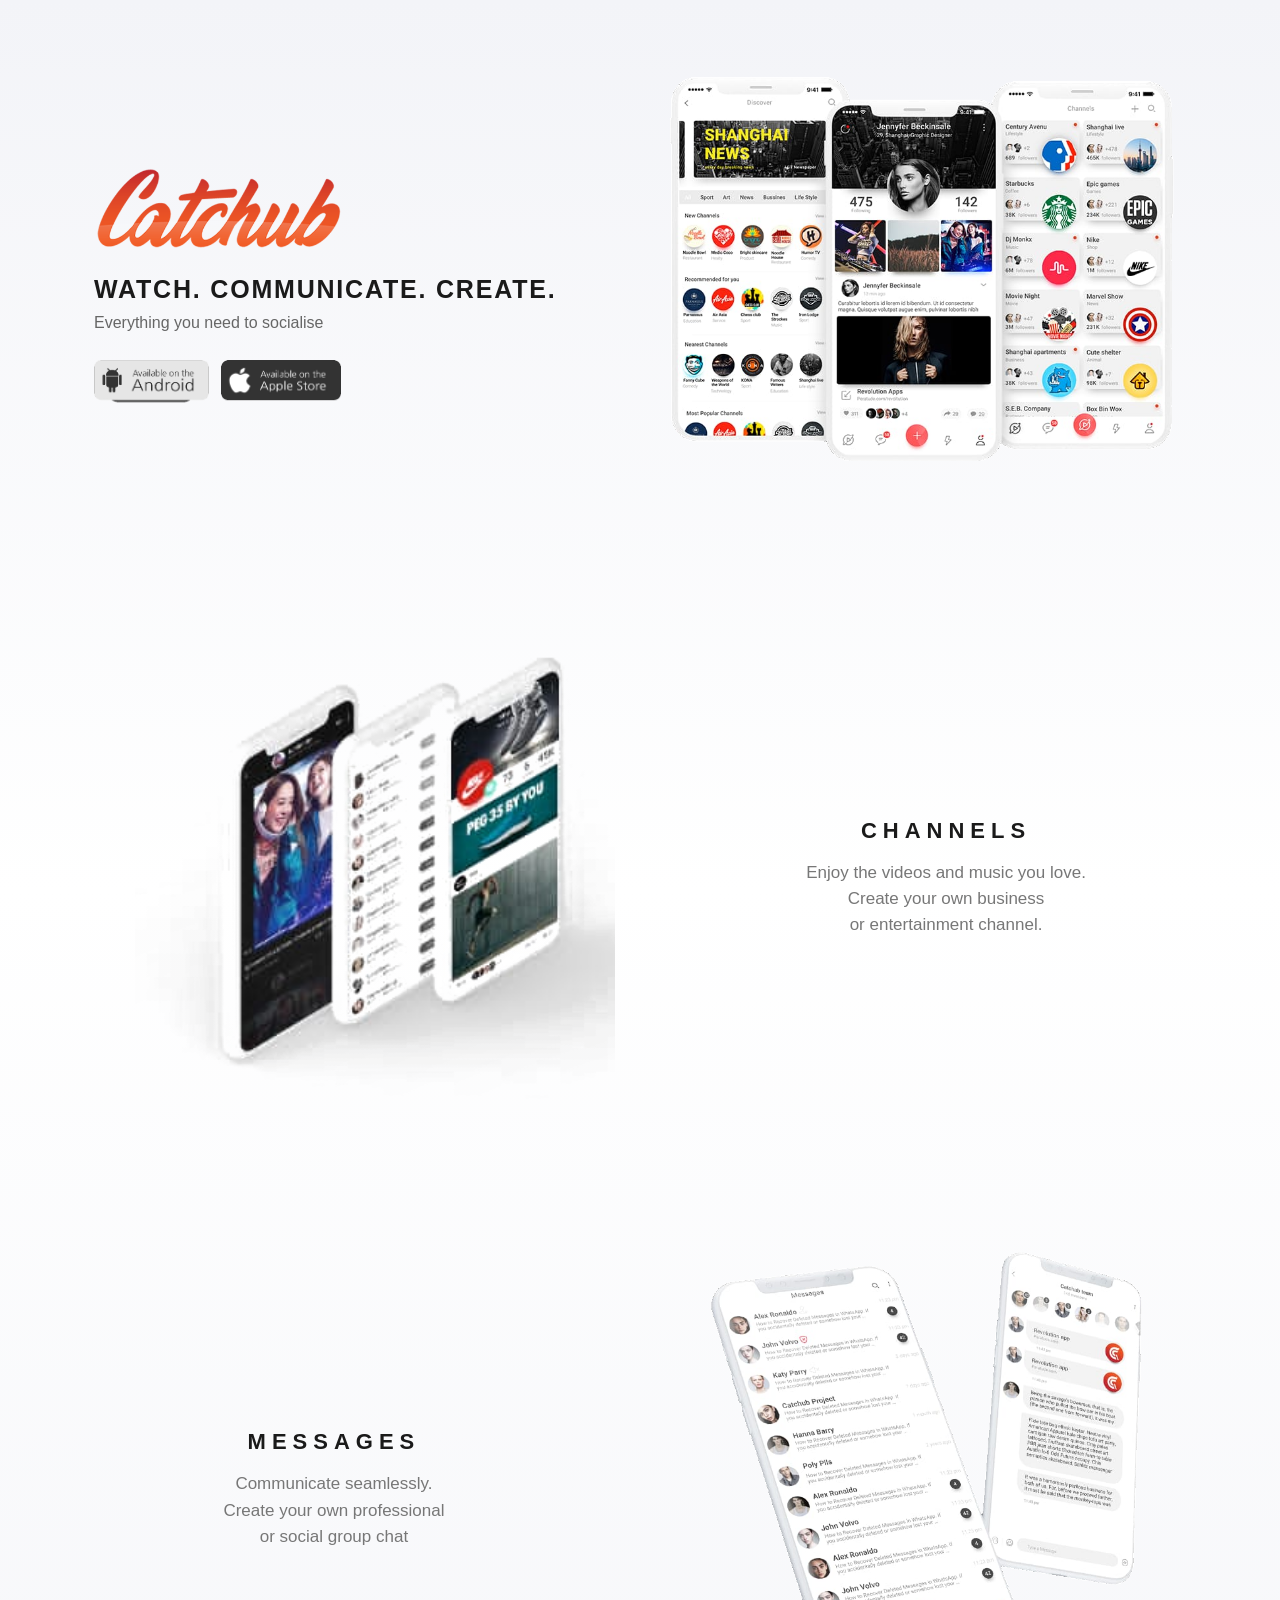
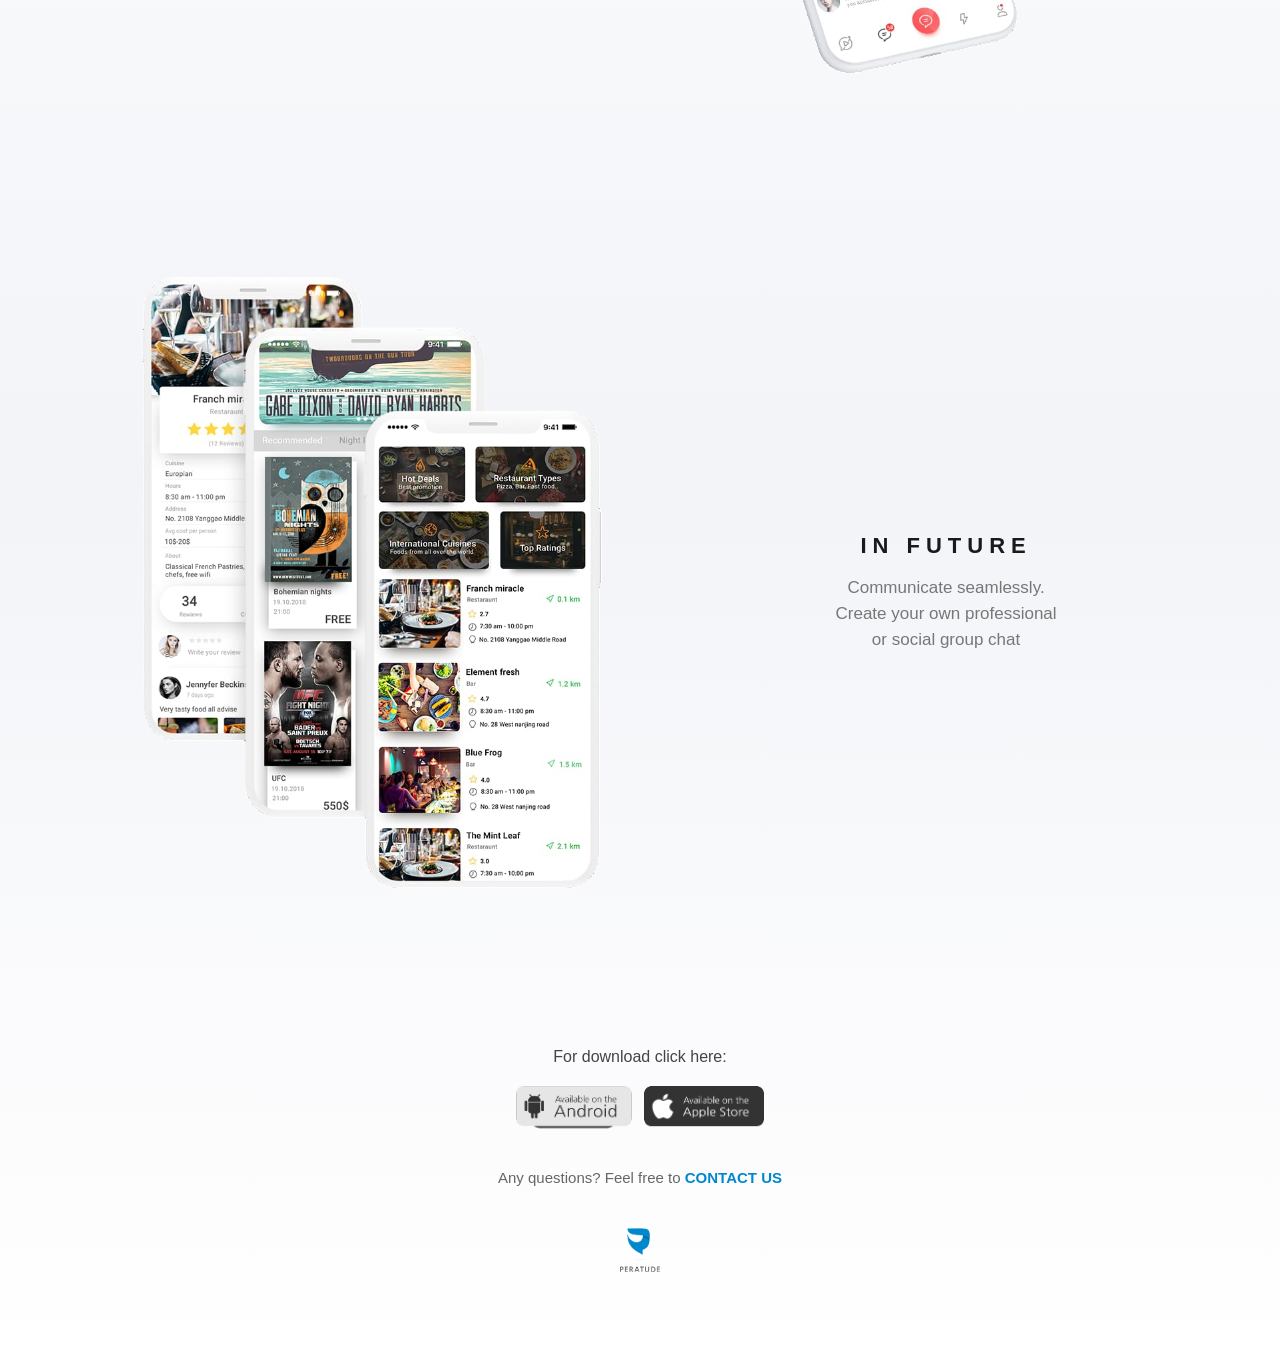
==== index.html @ 5abf5cbd "Update index.html" ====
<!DOCTYPE html>
<html lang="en">
<head>
    <meta charset="UTF-8">
    <meta name="viewport" content="width=device-width, initial-scale=1.0">
    <title>Catchub Landing Page</title>
    <style>
        * {
            margin: 0;
            padding: 0;
            box-sizing: border-box;
            font-family: -apple-system, BlinkMacSystemFont, "Segoe UI", Roboto, Helvetica, Arial, sans-serif;
        }

        body {
            background: linear-gradient(180deg, #f3f4f8 0%, #ffffff 30%, #f3f4f8 70%, #ffffff 100%);
            color: #333333;
            -webkit-font-smoothing: antialiased;
        }

        .container {
            max-width: 1140px;
            margin: 0 auto;
            padding: 50px 24px;
        }

        /* HERO SECTION */
        .hero {
            display: flex;
            align-items: center;
            justify-content: space-between;
            padding: 20px 0 80px;
        }

        .hero-left {
            flex: 1;
            max-width: 480px;
            text-align: left;
        }

        .hero-left .logo {
            width: 250px;
            margin-bottom: 24px;
            display: block;
        }

        .hero-left h1 {
            font-size: 25px;
            font-weight: 800;
            letter-spacing: 1.8px;
            color: #1a1a1a;
            margin-bottom: 10px;
        }

        .hero-left p {
            font-size: 16px;
            color: #666666;
            margin-bottom: 28px;
        }

        /* STORE BUTTONS EXACT ALIGNMENT */
        .store-btns {
            display: flex;
            gap: 12px;
            align-items: center;
            justify-content: flex-start;
        }

        .store-btns img {
            height: 48px;
            width: auto;
            cursor: pointer;
            object-fit: contain;
            display: block;
        }

        .hero-right {
            flex: 1.1;
            display: flex;
            justify-content: flex-end;
        }

        .hero-right img {
            width: 100%;
            max-width: 520px;
        }

        /* FEATURE SECTIONS (CHANNELS, MESSAGES, IN FUTURE) */
        .feature {
            display: flex;
            align-items: center;
            justify-content: space-between;
            padding: 65px 0;
            gap: 50px;
        }

        .feature-img {
            flex: 1.1;
            display: flex;
            justify-content: center;
        }

        .feature-img img {
            width: 100%;
            max-width: 480px;
        }

        .feature-text {
            flex: 0.9;
            text-align: center;
            padding: 0 10px;
        }

        /* FEATURE HEADINGS */
        .feature-text h2 {
            font-size: 22px;
            font-weight: 700;
            letter-spacing: 6px;
            color: #1a1a1a;
            margin-bottom: 16px;
            text-transform: uppercase;
        }

        /* FEATURE PARAGRAPHS - MATCHING DENSITY */
        .feature-text p {
            font-size: 17px;
            line-height: 1.55;
            color: #777777;
            font-weight: 400;
            max-width: 320px;
            margin: 0 auto;
            text-align: center;
        }

        /* FOOTER */
        footer {
            text-align: center;
            padding: 70px 20px 40px;
        }

        footer p.download-title {
            font-size: 16px;
            color: #444444;
            margin-bottom: 20px;
            font-weight: 500;
        }

        footer .store-btns {
            justify-content: center;
            margin-bottom: 35px;
        }

        footer .contact-text {
            font-size: 15px;
            color: #666666;
            margin-bottom: 40px;
        }

        footer .contact-text a {
            color: #0088cc;
            text-decoration: none;
            font-weight: 700;
        }

        footer .brand-logo img {
            height: 48px;
        }

        /* RESPONSIVE DESIGN FOR MOBILE */
        @media (max-width: 768px) {
            .hero, .feature {
                flex-direction: column;
                text-align: center;
                padding: 40px 0;
            }

            .hero-left {
                text-align: center;
            }

            .hero-left .logo {
                margin: 0 auto 20px;
            }

            .hero .store-btns, footer .store-btns {
                justify-content: center;
            }

            .feature.reverse {
                flex-direction: column-reverse;
            }
        }
    </style>
</head>
<body>

    <div class="container">
        
        <!-- HERO -->
        <section class="hero">
            <div class="hero-left">
                <img src="./images/logo.png" alt="Catchub Logo" class="logo">
                <h1>WATCH. COMMUNICATE. CREATE.</h1>
                <p>Everything you need to socialise</p>
                <div class="store-btns">
                    <img src="./images/btn_android.png" alt="Play Store">
                    <img src="./images/btn_apple.png" alt="App Store">
                </div>
            </div>
            <div class="hero-right">
                <img src="./images/hero_phones.png" alt="Hero Phones">
            </div>
        </section>

        <!-- CHANNELS -->
        <section class="feature">
            <div class="feature-img">
                <img src="./images/channels_phones.png" alt="Channels">
            </div>
            <div class="feature-text">
                <h2>CHANNELS</h2>
                <p>Enjoy the videos and music you love.<br>Create your own business<br>or entertainment channel.</p>
            </div>
        </section>

        <!-- MESSAGES -->
        <section class="feature reverse">
            <div class="feature-text">
                <h2>MESSAGES</h2>
                <p>Communicate seamlessly.<br>Create your own professional<br>or social group chat</p>
            </div>
            <div class="feature-img">
                <img src="./images/messages_phones.png" alt="Messages">
            </div>
        </section>

        <!-- IN FUTURE -->
        <section class="feature">
            <div class="feature-img">
                <img src="./images/future_phones.png" alt="In Future">
            </div>
            <div class="feature-text">
                <h2>IN FUTURE</h2>
                <p>Communicate seamlessly.<br>Create your own professional<br>or social group chat</p>
            </div>
        </section>

        <!-- FOOTER -->
        <footer>
            <p class="download-title">For download click here:</p>
            <div class="store-btns">
                <img src="./images/btn_android.png" alt="Play Store">
                <img src="./images/btn_apple.png" alt="App Store">
            </div>
            <p class="contact-text">Any questions? Feel free to <a href="#">CONTACT US</a></p>
            <div class="brand-logo">
                <img src="./images/peratude_logo.png" alt="Peratude">
            </div>
        </footer>

    </div>

</body>
</html>
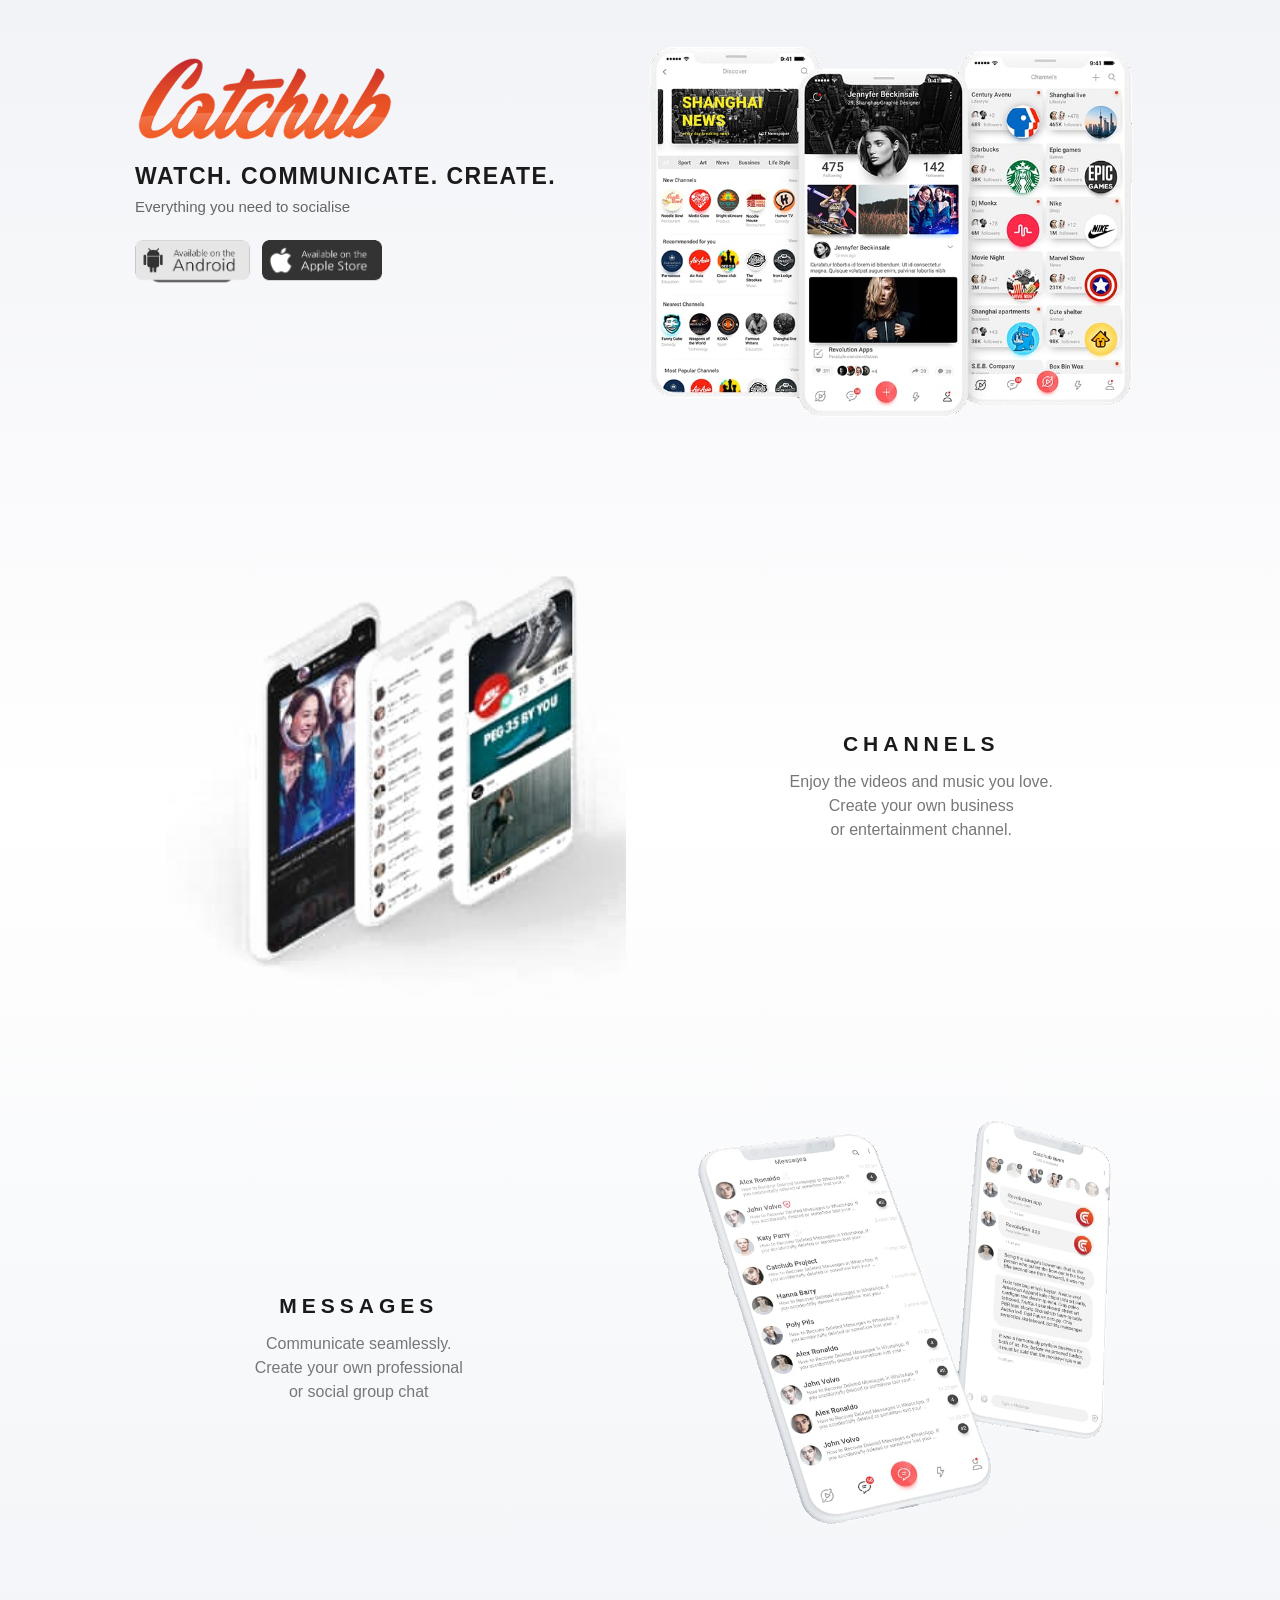
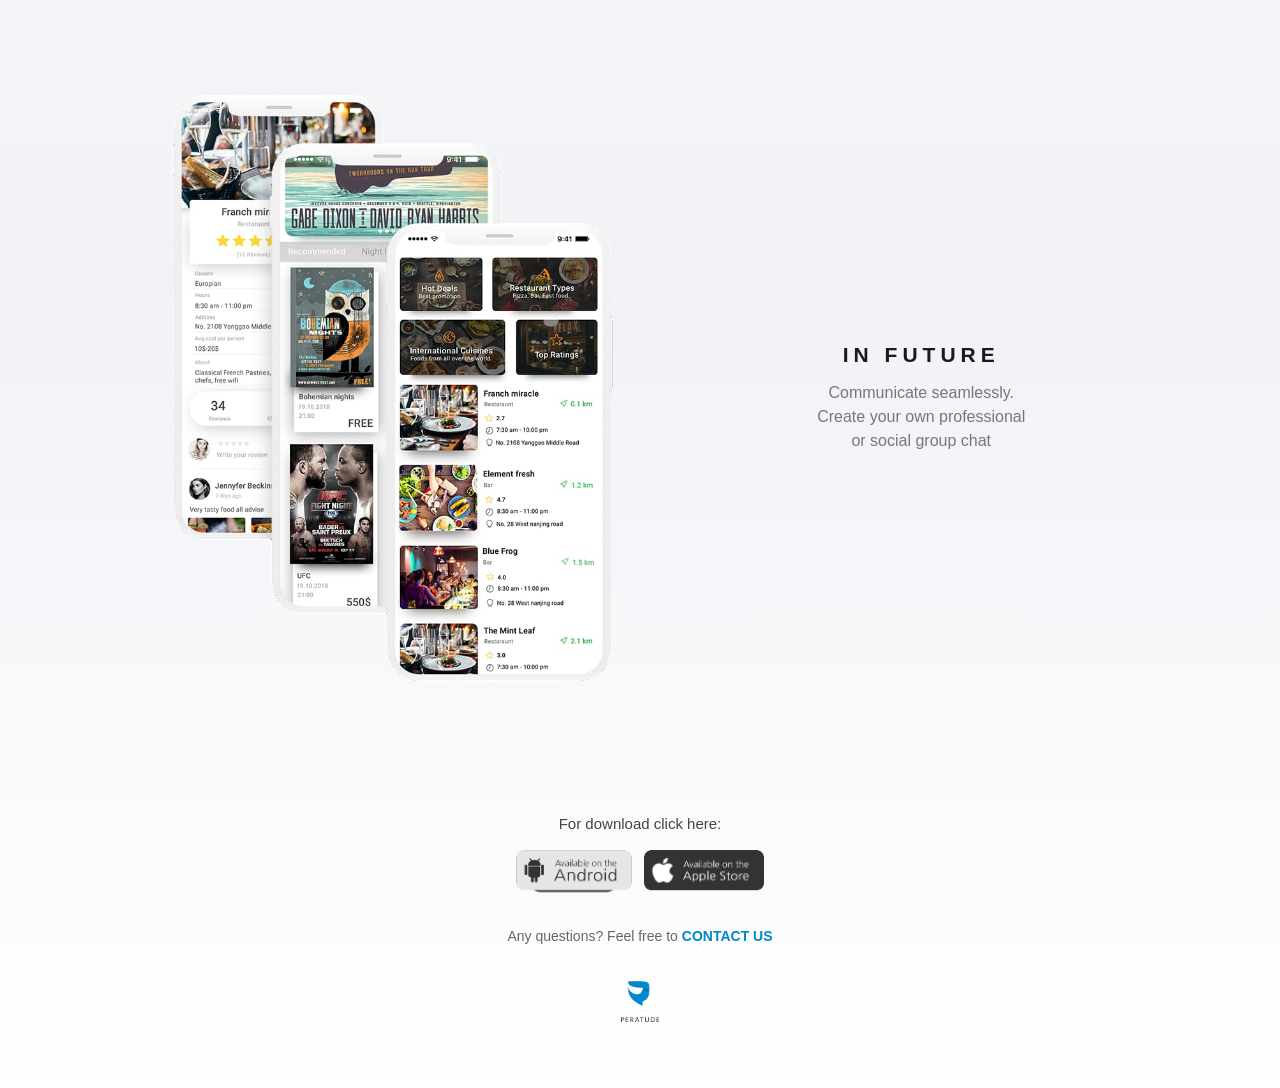
==== commit dcc0c186: "Update index.html" ====
--- a/index.html
+++ b/index.html
@@ -13,52 +13,54 @@
         }
 
         body {
-            background: linear-gradient(180deg, #f3f4f8 0%, #ffffff 30%, #f3f4f8 70%, #ffffff 100%);
+            background: linear-gradient(180deg, #f2f3f7 0%, #ffffff 30%, #f0f2f6 70%, #ffffff 100%);
             color: #333333;
             -webkit-font-smoothing: antialiased;
         }
 
         .container {
-            max-width: 1140px;
+            max-width: 1050px;
             margin: 0 auto;
-            padding: 50px 24px;
-        }
-
-        /* HERO SECTION */
+            padding: 30px 20px;
+        }
+
+        /* HERO SECTION - TOP ALIGNED NOW */
         .hero {
             display: flex;
-            align-items: center;
+            align-items: flex-start; /* FIX: Content ko upar (top) align karne ke liye */
             justify-content: space-between;
-            padding: 20px 0 80px;
+            padding: 10px 0 60px;
         }
 
         .hero-left {
             flex: 1;
-            max-width: 480px;
+            max-width: 440px;
             text-align: left;
+            padding-top: 15px; /* Alignment fine tuning */
         }
 
         .hero-left .logo {
-            width: 250px;
-            margin-bottom: 24px;
+            width: 260px;
+            margin-bottom: 20px;
             display: block;
         }
 
         .hero-left h1 {
-            font-size: 25px;
+            font-size: 23px;
             font-weight: 800;
-            letter-spacing: 1.8px;
+            letter-spacing: 1.5px;
             color: #1a1a1a;
-            margin-bottom: 10px;
+            margin-bottom: 8px;
+            text-transform: uppercase;
         }
 
         .hero-left p {
-            font-size: 16px;
+            font-size: 15px;
             color: #666666;
-            margin-bottom: 28px;
-        }
-
-        /* STORE BUTTONS EXACT ALIGNMENT */
+            margin-bottom: 25px;
+        }
+
+        /* STORE BUTTONS ALIGNMENT */
         .store-btns {
             display: flex;
             gap: 12px;
@@ -82,16 +84,16 @@
 
         .hero-right img {
             width: 100%;
-            max-width: 520px;
-        }
-
-        /* FEATURE SECTIONS (CHANNELS, MESSAGES, IN FUTURE) */
+            max-width: 500px;
+        }
+
+        /* FEATURE SECTIONS */
         .feature {
             display: flex;
             align-items: center;
             justify-content: space-between;
-            padding: 65px 0;
-            gap: 50px;
+            padding: 50px 0;
+            gap: 40px;
         }
 
         .feature-img {
@@ -102,7 +104,7 @@
 
         .feature-img img {
             width: 100%;
-            max-width: 480px;
+            max-width: 460px;
         }
 
         .feature-text {
@@ -111,23 +113,23 @@
             padding: 0 10px;
         }
 
-        /* FEATURE HEADINGS */
+        /* HEADINGS */
         .feature-text h2 {
-            font-size: 22px;
+            font-size: 21px;
             font-weight: 700;
-            letter-spacing: 6px;
+            letter-spacing: 5px;
             color: #1a1a1a;
-            margin-bottom: 16px;
+            margin-bottom: 14px;
             text-transform: uppercase;
         }
 
-        /* FEATURE PARAGRAPHS - MATCHING DENSITY */
+        /* PARAGRAPH TEXT */
         .feature-text p {
-            font-size: 17px;
-            line-height: 1.55;
+            font-size: 16px;
+            line-height: 1.5;
             color: #777777;
             font-weight: 400;
-            max-width: 320px;
+            max-width: 300px;
             margin: 0 auto;
             text-align: center;
         }
@@ -135,25 +137,25 @@
         /* FOOTER */
         footer {
             text-align: center;
-            padding: 70px 20px 40px;
+            padding: 60px 20px 30px;
         }
 
         footer p.download-title {
-            font-size: 16px;
+            font-size: 15px;
             color: #444444;
-            margin-bottom: 20px;
+            margin-bottom: 18px;
             font-weight: 500;
         }
 
         footer .store-btns {
             justify-content: center;
+            margin-bottom: 30px;
+        }
+
+        footer .contact-text {
+            font-size: 14px;
+            color: #666666;
             margin-bottom: 35px;
-        }
-
-        footer .contact-text {
-            font-size: 15px;
-            color: #666666;
-            margin-bottom: 40px;
         }
 
         footer .contact-text a {
@@ -163,7 +165,7 @@
         }
 
         footer .brand-logo img {
-            height: 48px;
+            height: 45px;
         }
 
         /* RESPONSIVE DESIGN FOR MOBILE */
@@ -171,15 +173,16 @@
             .hero, .feature {
                 flex-direction: column;
                 text-align: center;
-                padding: 40px 0;
+                padding: 30px 0;
             }
 
             .hero-left {
                 text-align: center;
+                padding-top: 0;
             }
 
             .hero-left .logo {
-                margin: 0 auto 20px;
+                margin: 0 auto 18px;
             }
 
             .hero .store-btns, footer .store-btns {
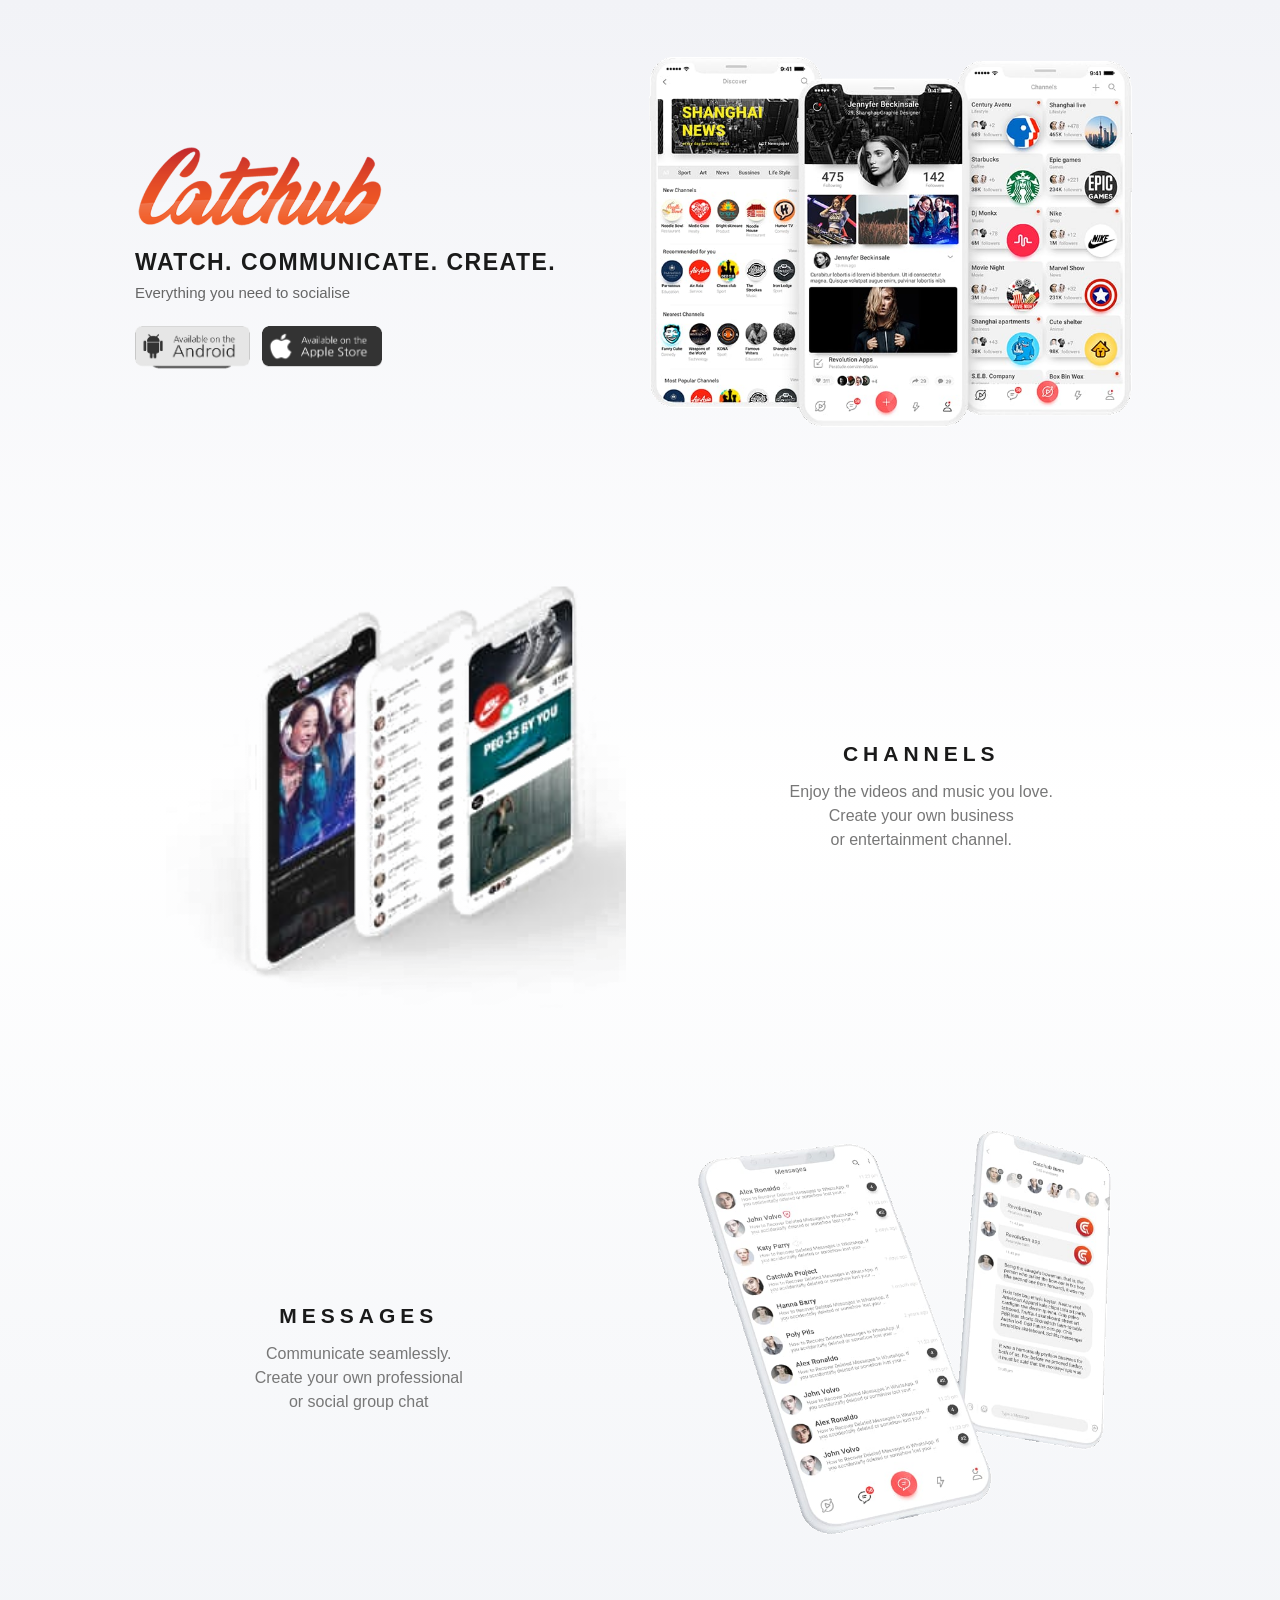
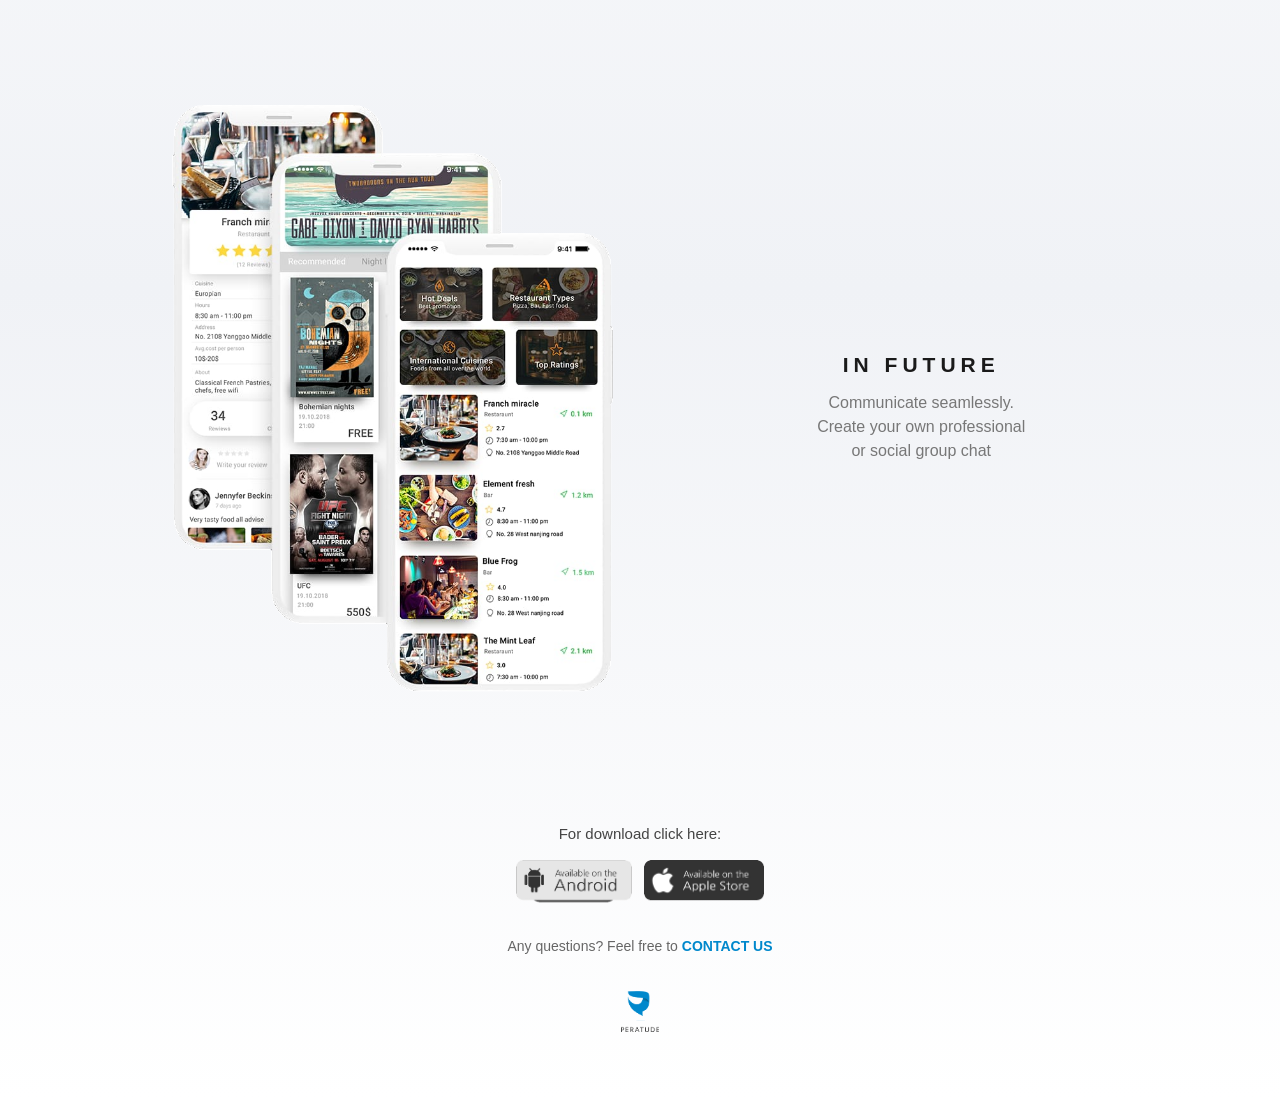
==== commit 6e416817: "Update index.html" ====
--- a/index.html
+++ b/index.html
@@ -24,23 +24,22 @@
             padding: 30px 20px;
         }
 
-        /* HERO SECTION - TOP ALIGNED NOW */
+        /* HERO SECTION - VERTICALLY CENTERED */
         .hero {
             display: flex;
-            align-items: flex-start; /* FIX: Content ko upar (top) align karne ke liye */
+            align-items: center; /* Left content ko right side image ke bilkul middle mein align karega */
             justify-content: space-between;
-            padding: 10px 0 60px;
+            padding: 20px 0 60px;
         }
 
         .hero-left {
             flex: 1;
             max-width: 440px;
             text-align: left;
-            padding-top: 15px; /* Alignment fine tuning */
         }
 
         .hero-left .logo {
-            width: 260px;
+            width: 250px;
             margin-bottom: 20px;
             display: block;
         }
@@ -178,7 +177,6 @@
 
             .hero-left {
                 text-align: center;
-                padding-top: 0;
             }
 
             .hero-left .logo {
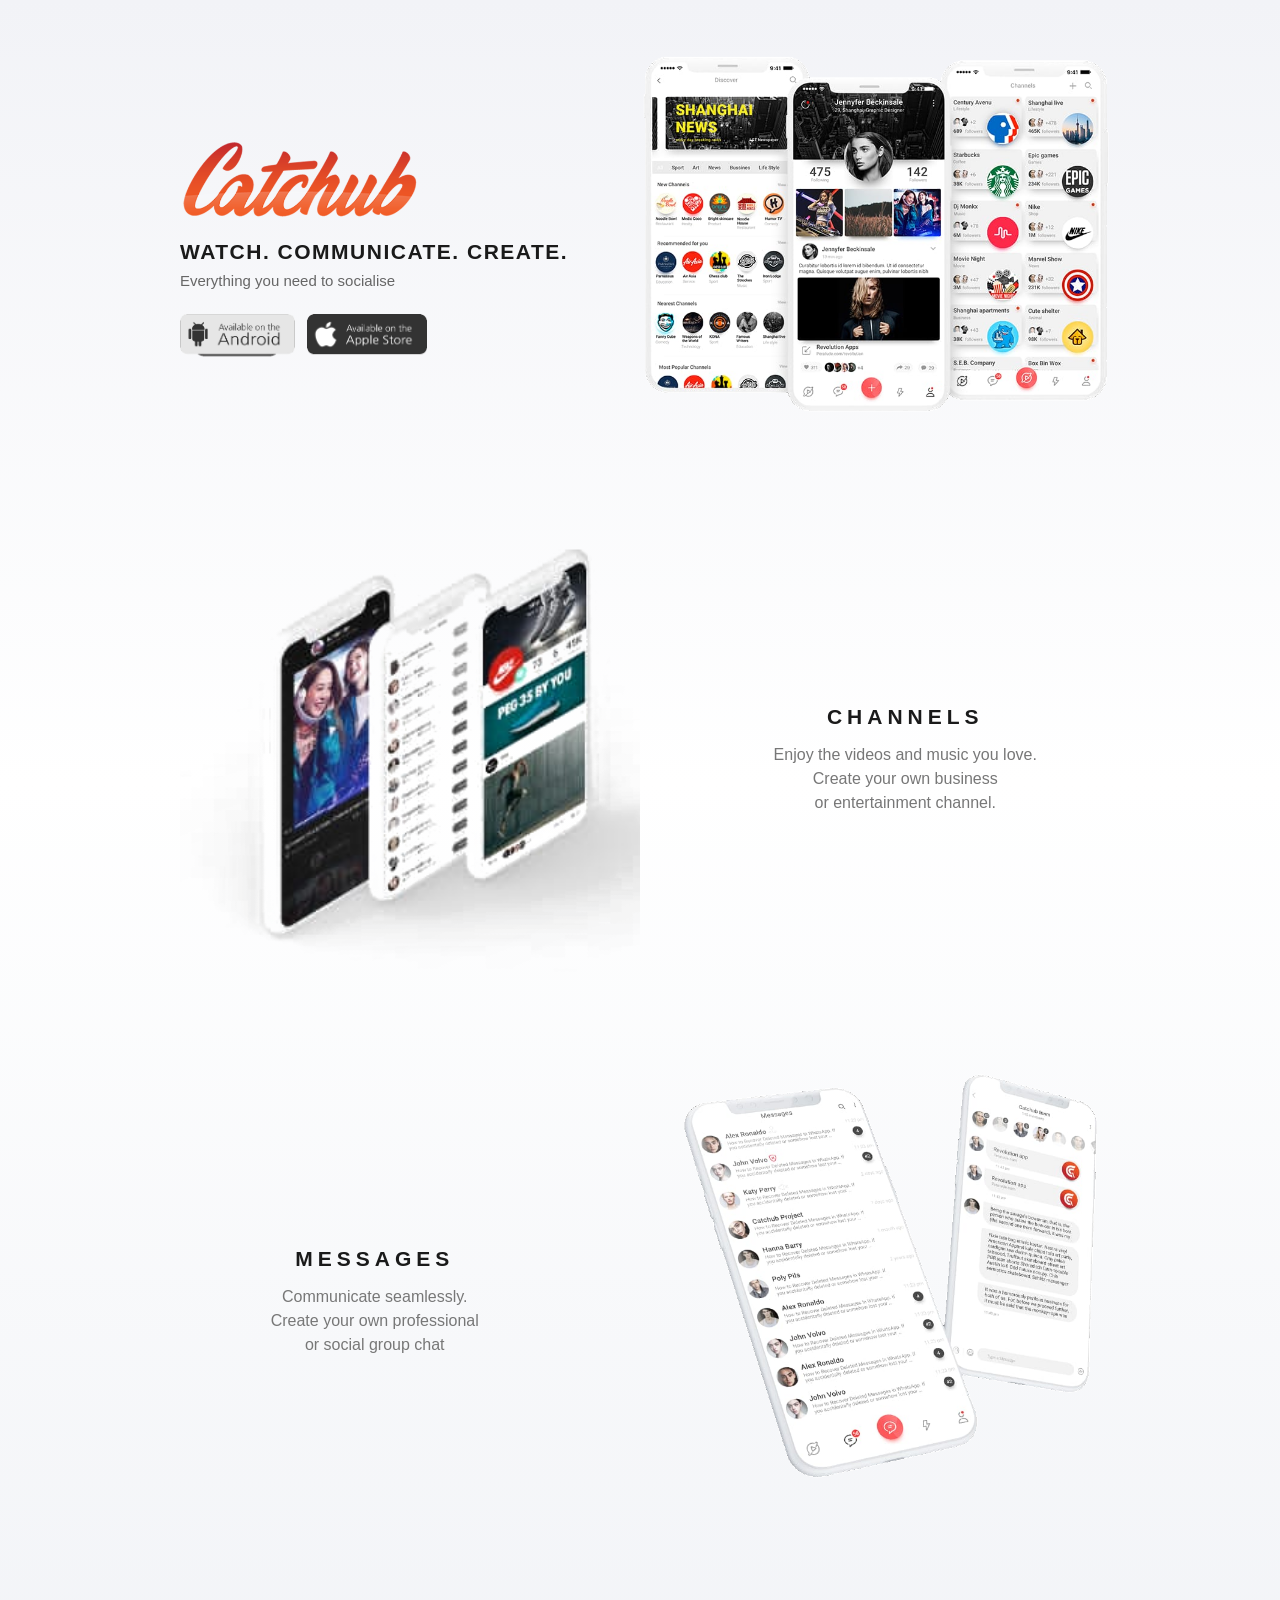
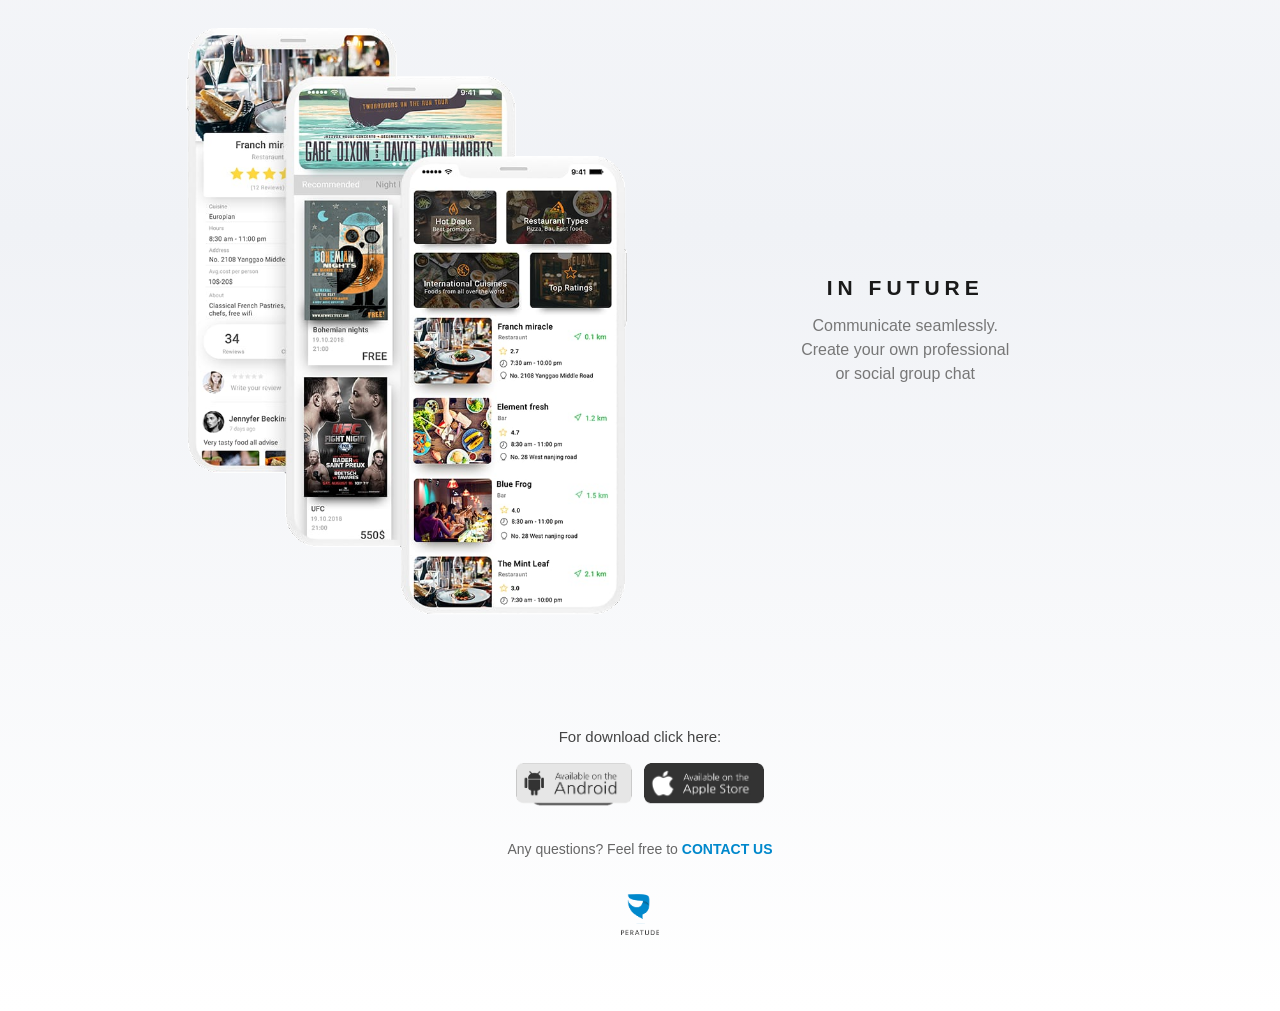
==== commit 083eae8f: "Update index.html" ====
--- a/index.html
+++ b/index.html
@@ -19,33 +19,34 @@
         }
 
         .container {
-            max-width: 1050px;
+            max-width: 1000px; /* Reduced container width so all elements line up perfectly */
             margin: 0 auto;
-            padding: 30px 20px;
-        }
-
-        /* HERO SECTION - VERTICALLY CENTERED */
+            padding: 40px 20px;
+        }
+
+        /* HERO SECTION - EXACT VERTICAL ALIGNMENT WITH LOWER IMAGES */
         .hero {
             display: flex;
-            align-items: center; /* Left content ko right side image ke bilkul middle mein align karega */
+            align-items: center;
             justify-content: space-between;
-            padding: 20px 0 60px;
+            padding: 10px 0 50px;
         }
 
         .hero-left {
             flex: 1;
-            max-width: 440px;
+            max-width: 420px;
             text-align: left;
+            padding-left: 20px; /* Exact left offset to align with Channels image border */
         }
 
         .hero-left .logo {
-            width: 250px;
+            width: 240px;
             margin-bottom: 20px;
             display: block;
         }
 
         .hero-left h1 {
-            font-size: 23px;
+            font-size: 21px;
             font-weight: 800;
             letter-spacing: 1.5px;
             color: #1a1a1a;
@@ -83,7 +84,7 @@
 
         .hero-right img {
             width: 100%;
-            max-width: 500px;
+            max-width: 480px;
         }
 
         /* FEATURE SECTIONS */
@@ -91,8 +92,8 @@
             display: flex;
             align-items: center;
             justify-content: space-between;
-            padding: 50px 0;
-            gap: 40px;
+            padding: 40px 0;
+            gap: 30px;
         }
 
         .feature-img {
@@ -136,7 +137,7 @@
         /* FOOTER */
         footer {
             text-align: center;
-            padding: 60px 20px 30px;
+            padding: 50px 20px 30px;
         }
 
         footer p.download-title {
@@ -177,6 +178,7 @@
 
             .hero-left {
                 text-align: center;
+                padding-left: 0;
             }
 
             .hero-left .logo {
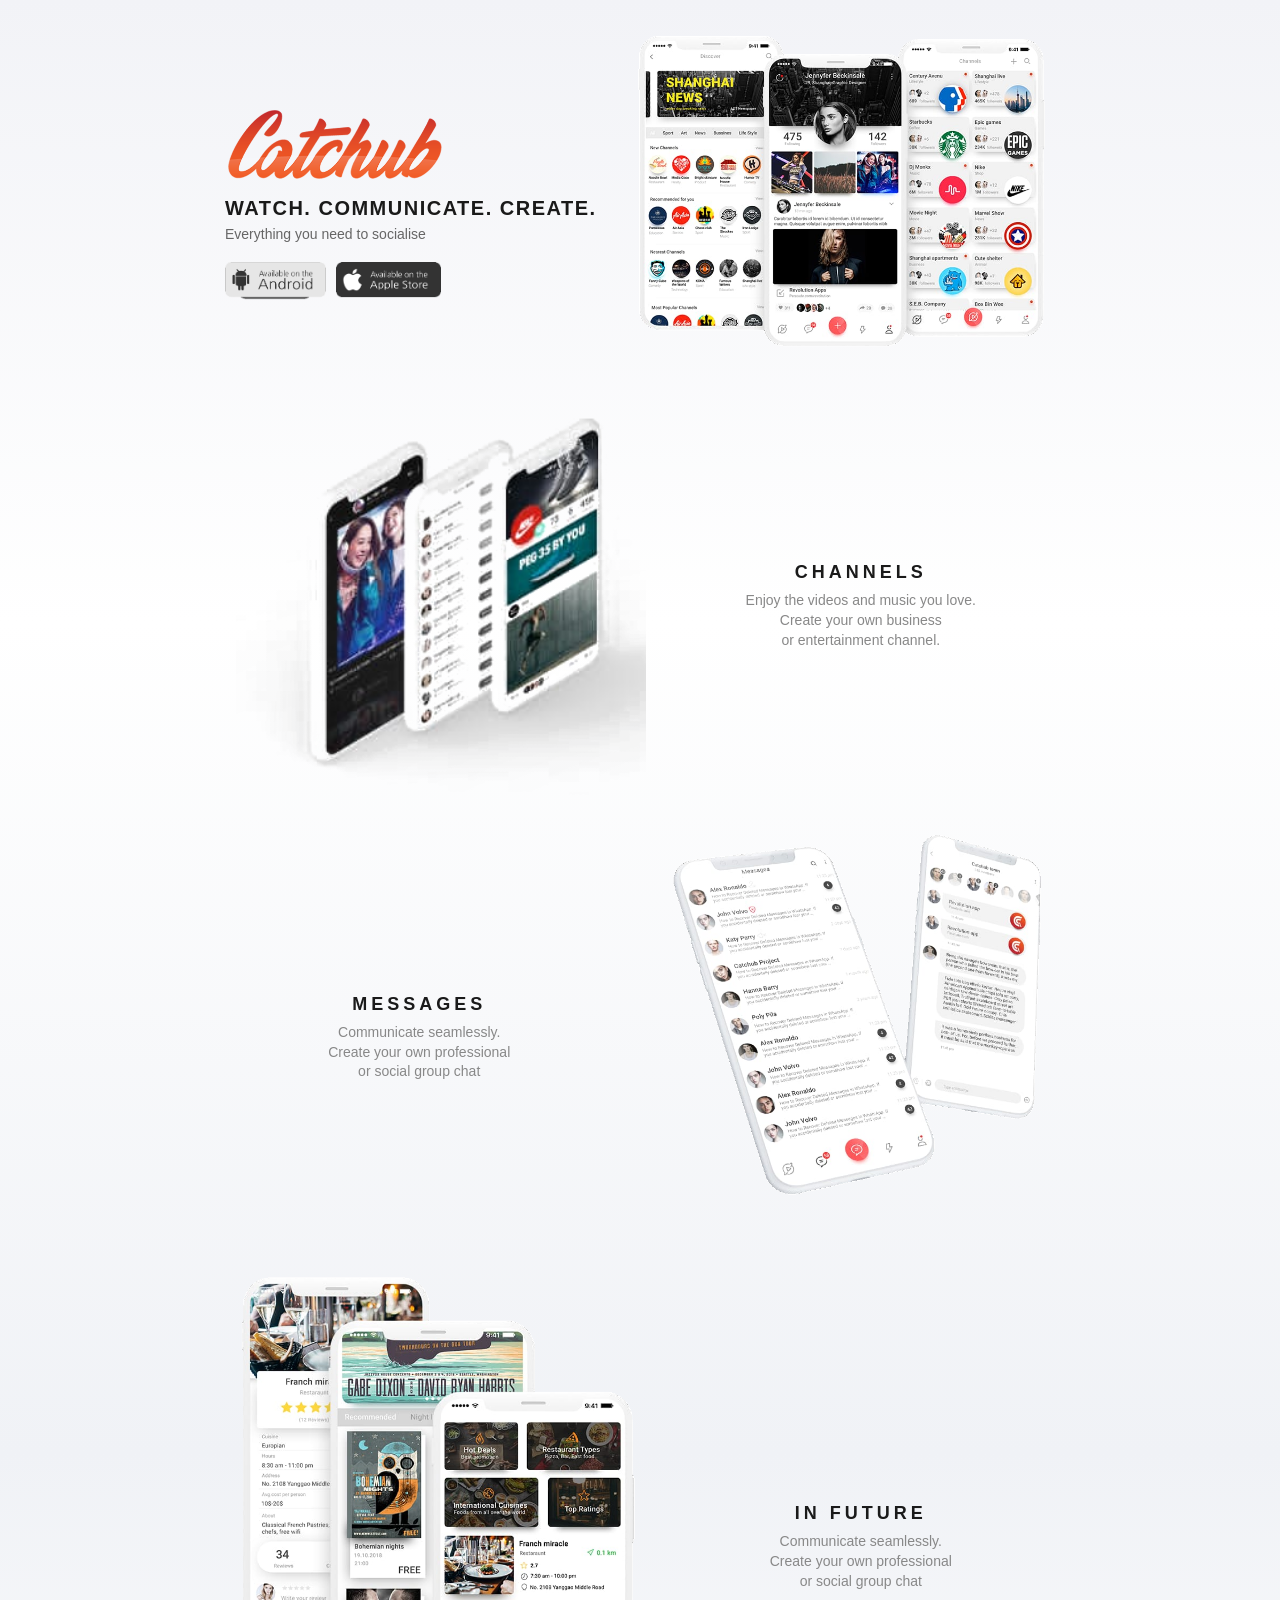
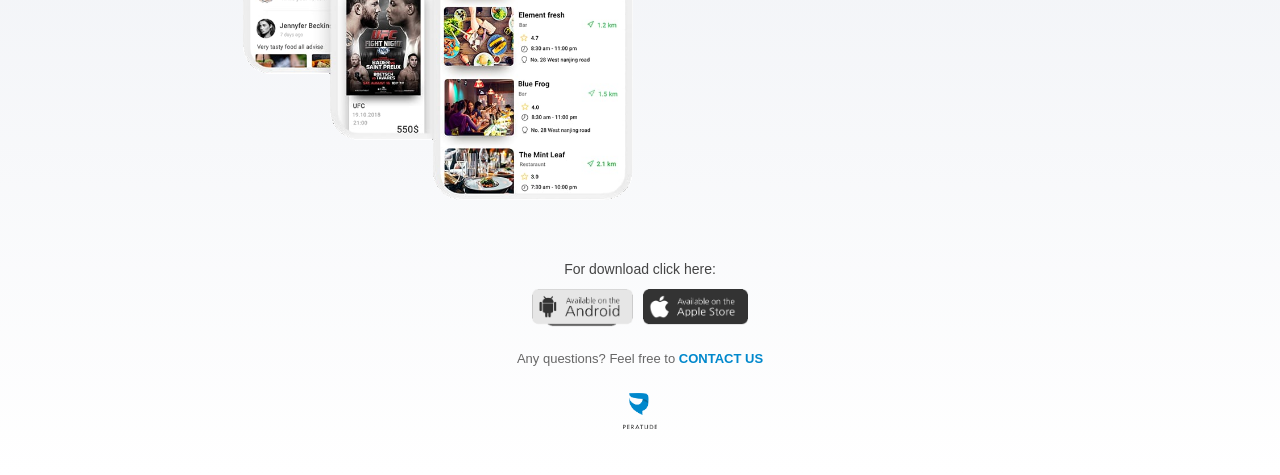
==== commit 7613bb2d: "Update index.html" ====
--- a/index.html
+++ b/index.html
@@ -18,58 +18,58 @@
             -webkit-font-smoothing: antialiased;
         }
 
+        /* TIGHT CONTAINER TO KEEP IMAGES & TEXT CLOSE HORIZONTALLY */
         .container {
-            max-width: 1000px; /* Reduced container width so all elements line up perfectly */
+            max-width: 860px;
             margin: 0 auto;
-            padding: 40px 20px;
-        }
-
-        /* HERO SECTION - EXACT VERTICAL ALIGNMENT WITH LOWER IMAGES */
+            padding: 20px 15px;
+        }
+
+        /* HERO SECTION */
         .hero {
             display: flex;
             align-items: center;
             justify-content: space-between;
-            padding: 10px 0 50px;
+            padding: 10px 0 20px;
+            gap: 20px;
         }
 
         .hero-left {
             flex: 1;
-            max-width: 420px;
+            max-width: 380px;
             text-align: left;
-            padding-left: 20px; /* Exact left offset to align with Channels image border */
         }
 
         .hero-left .logo {
-            width: 240px;
-            margin-bottom: 20px;
+            width: 220px;
+            margin-bottom: 15px;
             display: block;
         }
 
         .hero-left h1 {
-            font-size: 21px;
+            font-size: 20px;
             font-weight: 800;
             letter-spacing: 1.5px;
             color: #1a1a1a;
-            margin-bottom: 8px;
+            margin-bottom: 6px;
             text-transform: uppercase;
         }
 
         .hero-left p {
-            font-size: 15px;
+            font-size: 14px;
             color: #666666;
-            margin-bottom: 25px;
-        }
-
-        /* STORE BUTTONS ALIGNMENT */
+            margin-bottom: 20px;
+        }
+
         .store-btns {
             display: flex;
-            gap: 12px;
+            gap: 10px;
             align-items: center;
             justify-content: flex-start;
         }
 
         .store-btns img {
-            height: 48px;
+            height: 42px;
             width: auto;
             cursor: pointer;
             object-fit: contain;
@@ -77,85 +77,84 @@
         }
 
         .hero-right {
-            flex: 1.1;
+            flex: 1;
             display: flex;
             justify-content: flex-end;
         }
 
         .hero-right img {
             width: 100%;
-            max-width: 480px;
-        }
-
-        /* FEATURE SECTIONS */
+            max-width: 420px;
+        }
+
+        /* FEATURE SECTIONS - REDUCED VERTICAL PADDING & COMPACT GAPS */
         .feature {
             display: flex;
             align-items: center;
             justify-content: space-between;
-            padding: 40px 0;
-            gap: 30px;
+            padding: 10px 0; /* Reduced vertical gap dramatically */
+            gap: 10px;      /* Reduced horizontal distance between image and text */
         }
 
         .feature-img {
-            flex: 1.1;
+            flex: 1;
             display: flex;
             justify-content: center;
         }
 
         .feature-img img {
             width: 100%;
-            max-width: 460px;
+            max-width: 410px;
         }
 
         .feature-text {
             flex: 0.9;
             text-align: center;
-            padding: 0 10px;
         }
 
         /* HEADINGS */
         .feature-text h2 {
-            font-size: 21px;
+            font-size: 18px;
             font-weight: 700;
-            letter-spacing: 5px;
+            letter-spacing: 4px;
             color: #1a1a1a;
-            margin-bottom: 14px;
+            margin-bottom: 8px;
             text-transform: uppercase;
         }
 
-        /* PARAGRAPH TEXT */
+        /* PARAGRAPH TEXT - 3 LINES MATCHING GREEN DESIGN */
         .feature-text p {
-            font-size: 16px;
-            line-height: 1.5;
-            color: #777777;
+            font-size: 14px;
+            line-height: 1.4;
+            color: #888888;
             font-weight: 400;
-            max-width: 300px;
+            max-width: 270px;
             margin: 0 auto;
             text-align: center;
         }
 
-        /* FOOTER */
+        /* FOOTER - COMPACT */
         footer {
             text-align: center;
-            padding: 50px 20px 30px;
+            padding: 30px 20px 20px;
         }
 
         footer p.download-title {
-            font-size: 15px;
+            font-size: 14px;
             color: #444444;
-            margin-bottom: 18px;
+            margin-bottom: 12px;
             font-weight: 500;
         }
 
         footer .store-btns {
             justify-content: center;
-            margin-bottom: 30px;
+            margin-bottom: 20px;
         }
 
         footer .contact-text {
-            font-size: 14px;
+            font-size: 13px;
             color: #666666;
-            margin-bottom: 35px;
+            margin-bottom: 25px;
         }
 
         footer .contact-text a {
@@ -165,7 +164,7 @@
         }
 
         footer .brand-logo img {
-            height: 45px;
+            height: 40px;
         }
 
         /* RESPONSIVE DESIGN FOR MOBILE */
@@ -173,16 +172,15 @@
             .hero, .feature {
                 flex-direction: column;
                 text-align: center;
-                padding: 30px 0;
+                padding: 15px 0;
             }
 
             .hero-left {
                 text-align: center;
-                padding-left: 0;
             }
 
             .hero-left .logo {
-                margin: 0 auto 18px;
+                margin: 0 auto 15px;
             }
 
             .hero .store-btns, footer .store-btns {
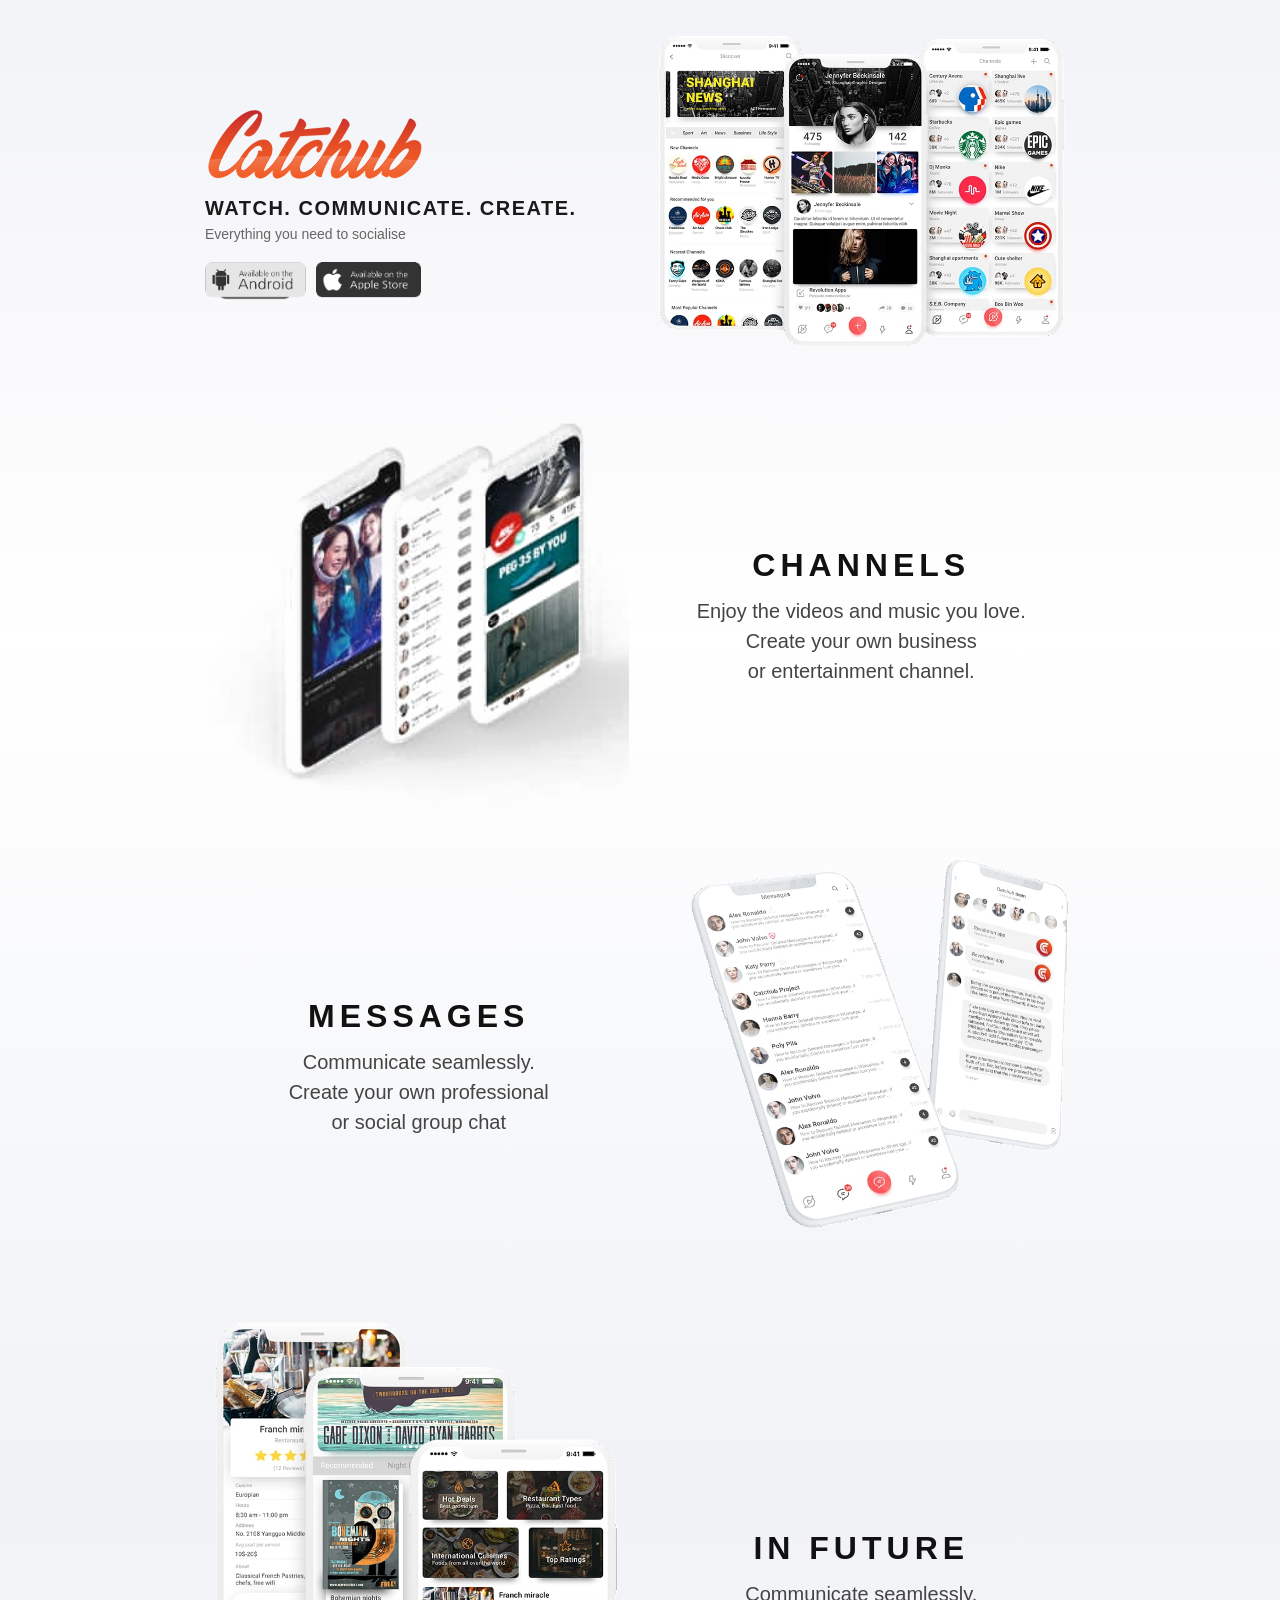
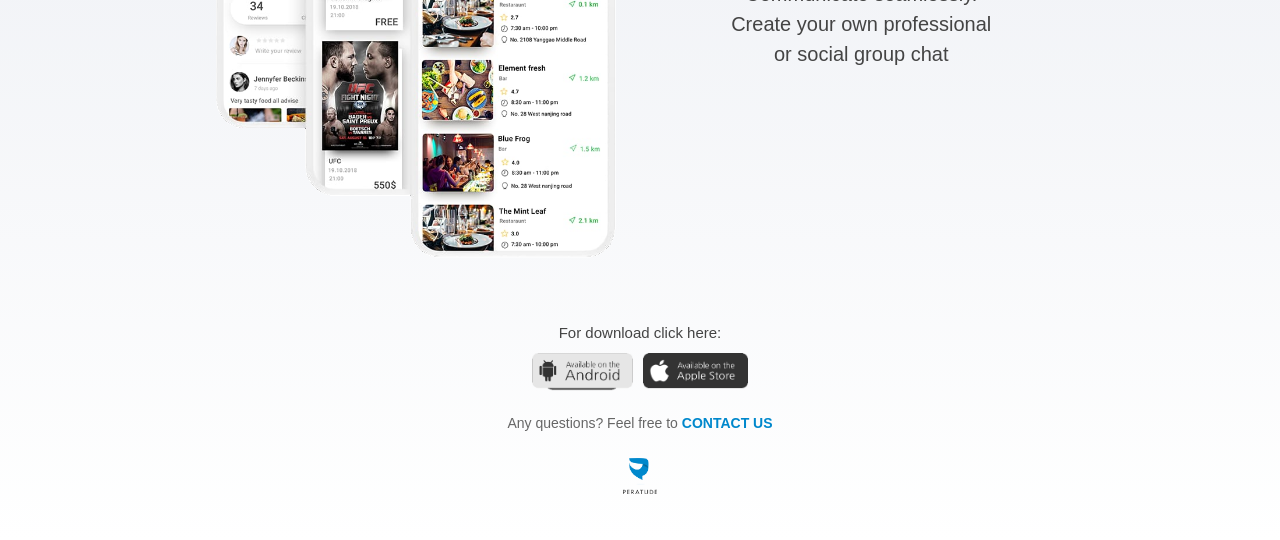
==== commit e8c601f2: "Update index.html" ====
--- a/index.html
+++ b/index.html
@@ -18,9 +18,8 @@
             -webkit-font-smoothing: antialiased;
         }
 
-        /* TIGHT CONTAINER TO KEEP IMAGES & TEXT CLOSE HORIZONTALLY */
         .container {
-            max-width: 860px;
+            max-width: 900px;
             margin: 0 auto;
             padding: 20px 15px;
         }
@@ -87,13 +86,13 @@
             max-width: 420px;
         }
 
-        /* FEATURE SECTIONS - REDUCED VERTICAL PADDING & COMPACT GAPS */
+        /* FEATURE SECTIONS */
         .feature {
             display: flex;
             align-items: center;
             justify-content: space-between;
-            padding: 10px 0; /* Reduced vertical gap dramatically */
-            gap: 10px;      /* Reduced horizontal distance between image and text */
+            padding: 15px 0;
+            gap: 15px;
         }
 
         .feature-img {
@@ -104,43 +103,43 @@
 
         .feature-img img {
             width: 100%;
-            max-width: 410px;
+            max-width: 420px;
         }
 
         .feature-text {
-            flex: 0.9;
+            flex: 1;
             text-align: center;
         }
 
-        /* HEADINGS */
+        /* HEADINGS - BUHT BARA SIZE (32px) */
         .feature-text h2 {
-            font-size: 18px;
-            font-weight: 700;
-            letter-spacing: 4px;
-            color: #1a1a1a;
-            margin-bottom: 8px;
+            font-size: 32px;
+            font-weight: 800;
+            letter-spacing: 5px;
+            color: #111111;
+            margin-bottom: 12px;
             text-transform: uppercase;
         }
 
-        /* PARAGRAPH TEXT - 3 LINES MATCHING GREEN DESIGN */
+        /* PARAGRAPH TEXT - BARA SIZE (20px) & DARKER COLOR */
         .feature-text p {
-            font-size: 14px;
-            line-height: 1.4;
-            color: #888888;
-            font-weight: 400;
-            max-width: 270px;
+            font-size: 20px;
+            line-height: 1.5;
+            color: #444444;
+            font-weight: 500;
+            max-width: 380px;
             margin: 0 auto;
             text-align: center;
         }
 
-        /* FOOTER - COMPACT */
+        /* FOOTER */
         footer {
             text-align: center;
             padding: 30px 20px 20px;
         }
 
         footer p.download-title {
-            font-size: 14px;
+            font-size: 15px;
             color: #444444;
             margin-bottom: 12px;
             font-weight: 500;
@@ -152,7 +151,7 @@
         }
 
         footer .contact-text {
-            font-size: 13px;
+            font-size: 14px;
             color: #666666;
             margin-bottom: 25px;
         }
@@ -172,7 +171,15 @@
             .hero, .feature {
                 flex-direction: column;
                 text-align: center;
-                padding: 15px 0;
+                padding: 20px 0;
+            }
+
+            .feature-text h2 {
+                font-size: 26px;
+            }
+
+            .feature-text p {
+                font-size: 17px;
             }
 
             .hero-left {
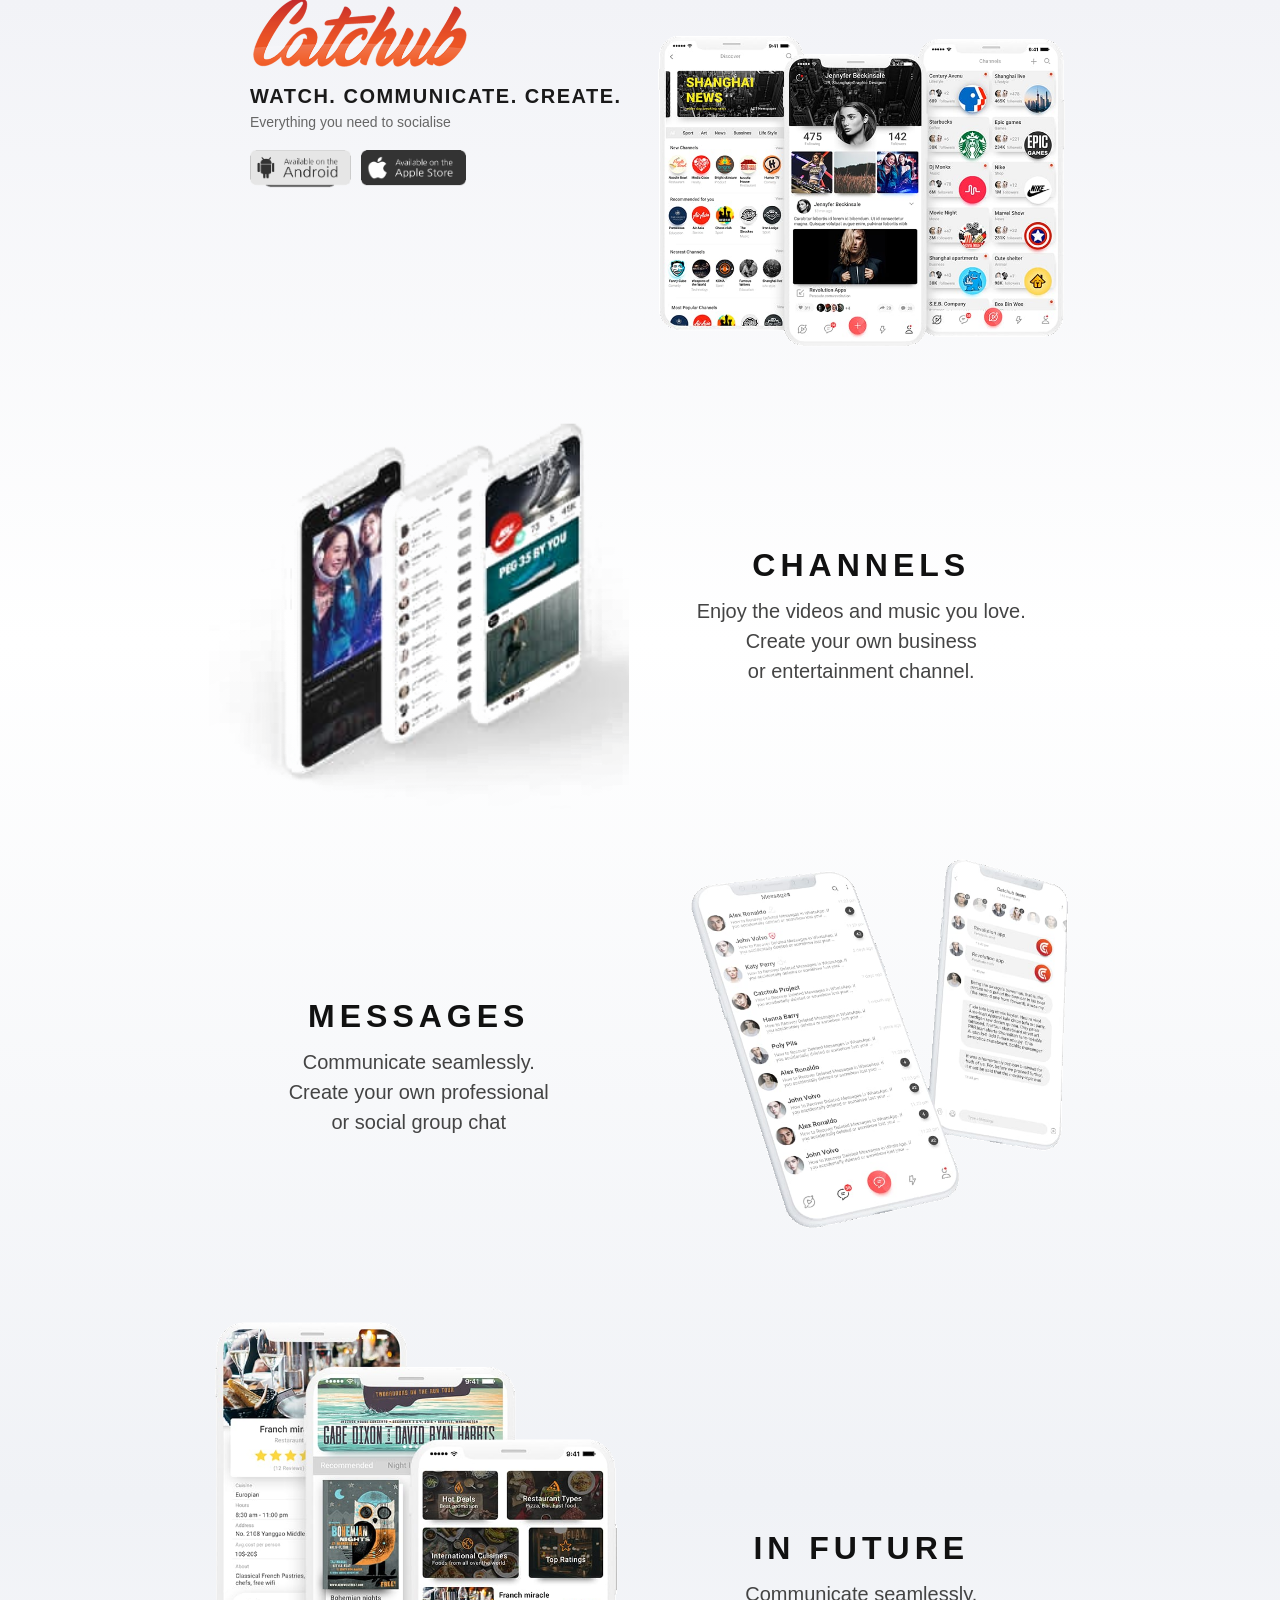
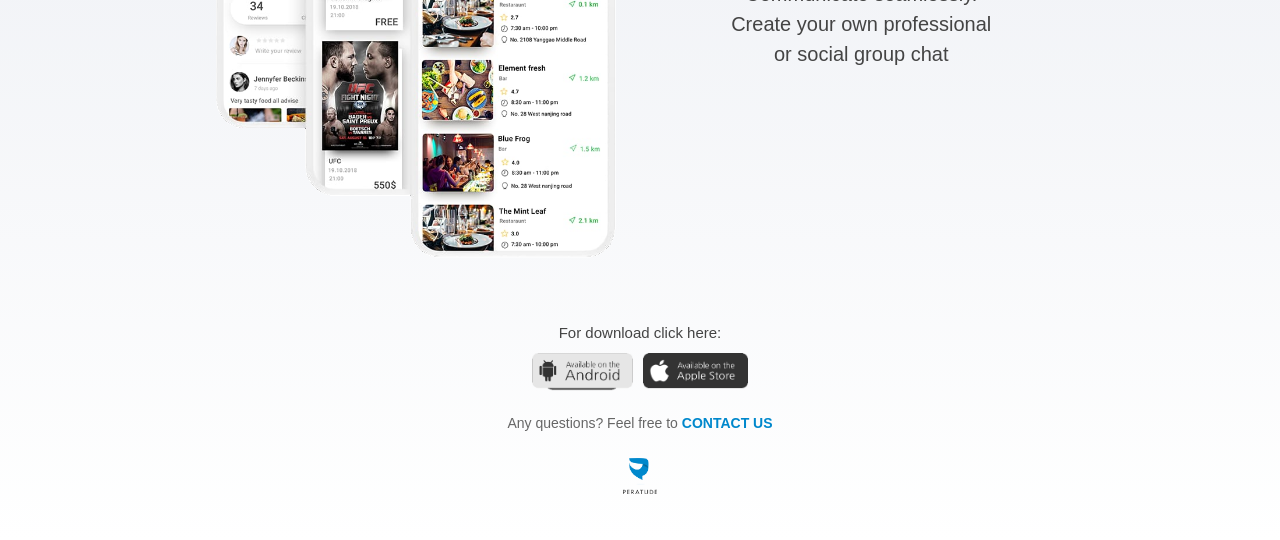
==== commit e8533108: "Update index.html" ====
--- a/index.html
+++ b/index.html
@@ -27,16 +27,19 @@
         /* HERO SECTION */
         .hero {
             display: flex;
-            align-items: center;
+            align-items: flex-start; /* Uper align karne ke liye */
             justify-content: space-between;
             padding: 10px 0 20px;
             gap: 20px;
         }
 
+        /* HERO LEFT CONTENT - UPER AUR RIGHT/CENTER SHIFTED */
         .hero-left {
             flex: 1;
             max-width: 380px;
             text-align: left;
+            margin-top: -35px;  /* Is se content uper chala jaye ga */
+            margin-left: 45px;  /* Is se content thoda right side / center ki taraf shift ho jaye ga */
         }
 
         .hero-left .logo {
@@ -111,7 +114,7 @@
             text-align: center;
         }
 
-        /* HEADINGS - BUHT BARA SIZE (32px) */
+        /* HEADINGS */
         .feature-text h2 {
             font-size: 32px;
             font-weight: 800;
@@ -121,7 +124,7 @@
             text-transform: uppercase;
         }
 
-        /* PARAGRAPH TEXT - BARA SIZE (20px) & DARKER COLOR */
+        /* PARAGRAPH TEXT */
         .feature-text p {
             font-size: 20px;
             line-height: 1.5;
@@ -174,16 +177,18 @@
                 padding: 20px 0;
             }
 
+            .hero-left {
+                margin-top: 0;
+                margin-left: 0;
+                text-align: center;
+            }
+
             .feature-text h2 {
                 font-size: 26px;
             }
 
             .feature-text p {
                 font-size: 17px;
-            }
-
-            .hero-left {
-                text-align: center;
             }
 
             .hero-left .logo {
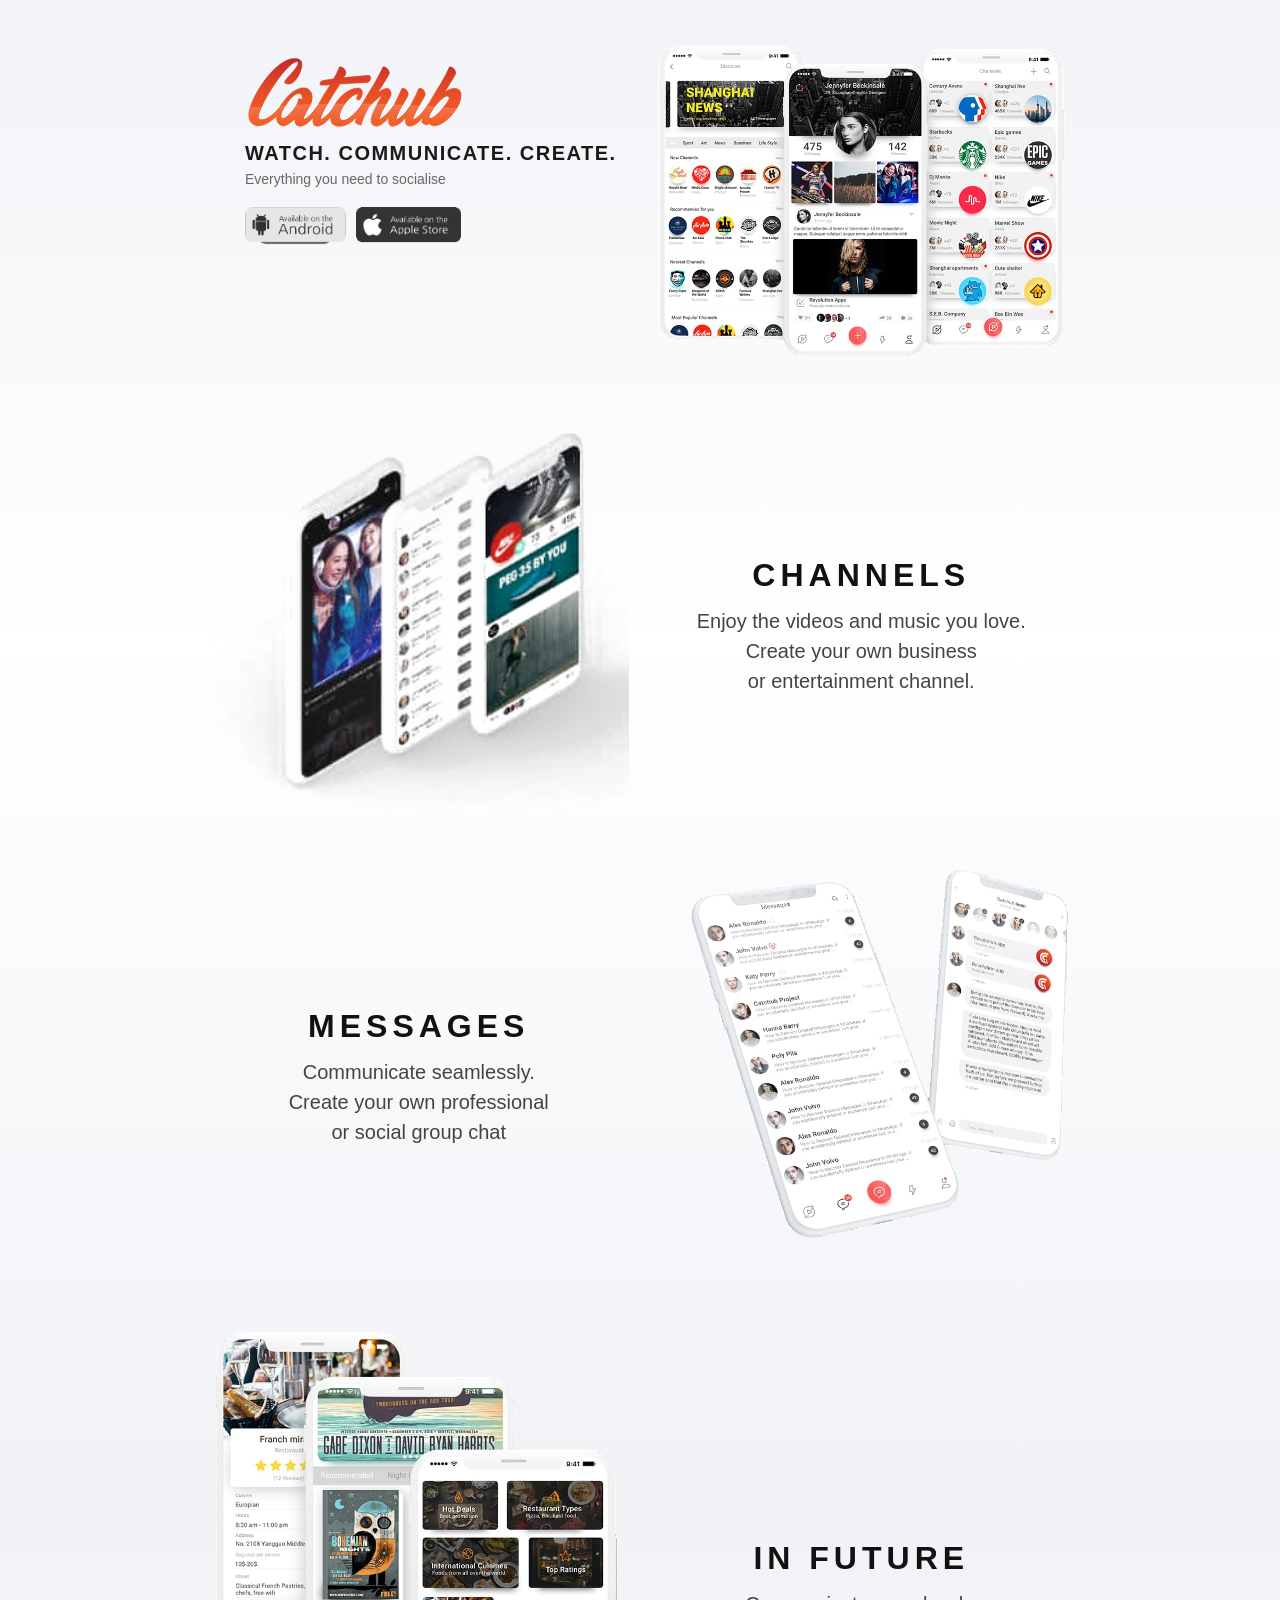
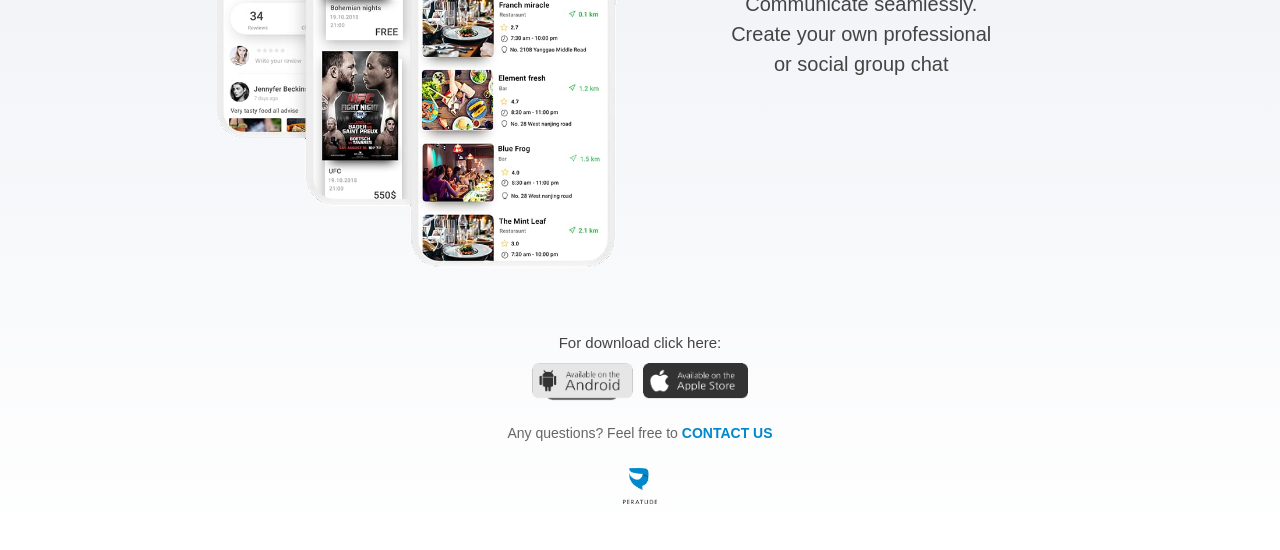
==== commit c5363d75: "Update index.html" ====
--- a/index.html
+++ b/index.html
@@ -27,24 +27,24 @@
         /* HERO SECTION */
         .hero {
             display: flex;
-            align-items: flex-start; /* Uper align karne ke liye */
+            align-items: flex-start; /* Aligns top edge of both sides */
             justify-content: space-between;
-            padding: 10px 0 20px;
+            padding: 20px 0;
             gap: 20px;
         }
 
-        /* HERO LEFT CONTENT - UPER AUR RIGHT/CENTER SHIFTED */
+        /* HERO LEFT CONTENT - ALIGNED EXACTLY WITH MOBILE TOP EDGE */
         .hero-left {
             flex: 1;
             max-width: 380px;
             text-align: left;
-            margin-top: -35px;  /* Is se content uper chala jaye ga */
-            margin-left: 45px;  /* Is se content thoda right side / center ki taraf shift ho jaye ga */
+            margin-top: 15px;   /* Adjusted so logo base matches mobile top line */
+            margin-left: 40px;  /* Right side / center shift */
         }
 
         .hero-left .logo {
             width: 220px;
-            margin-bottom: 15px;
+            margin-bottom: 12px;
             display: block;
         }
 
